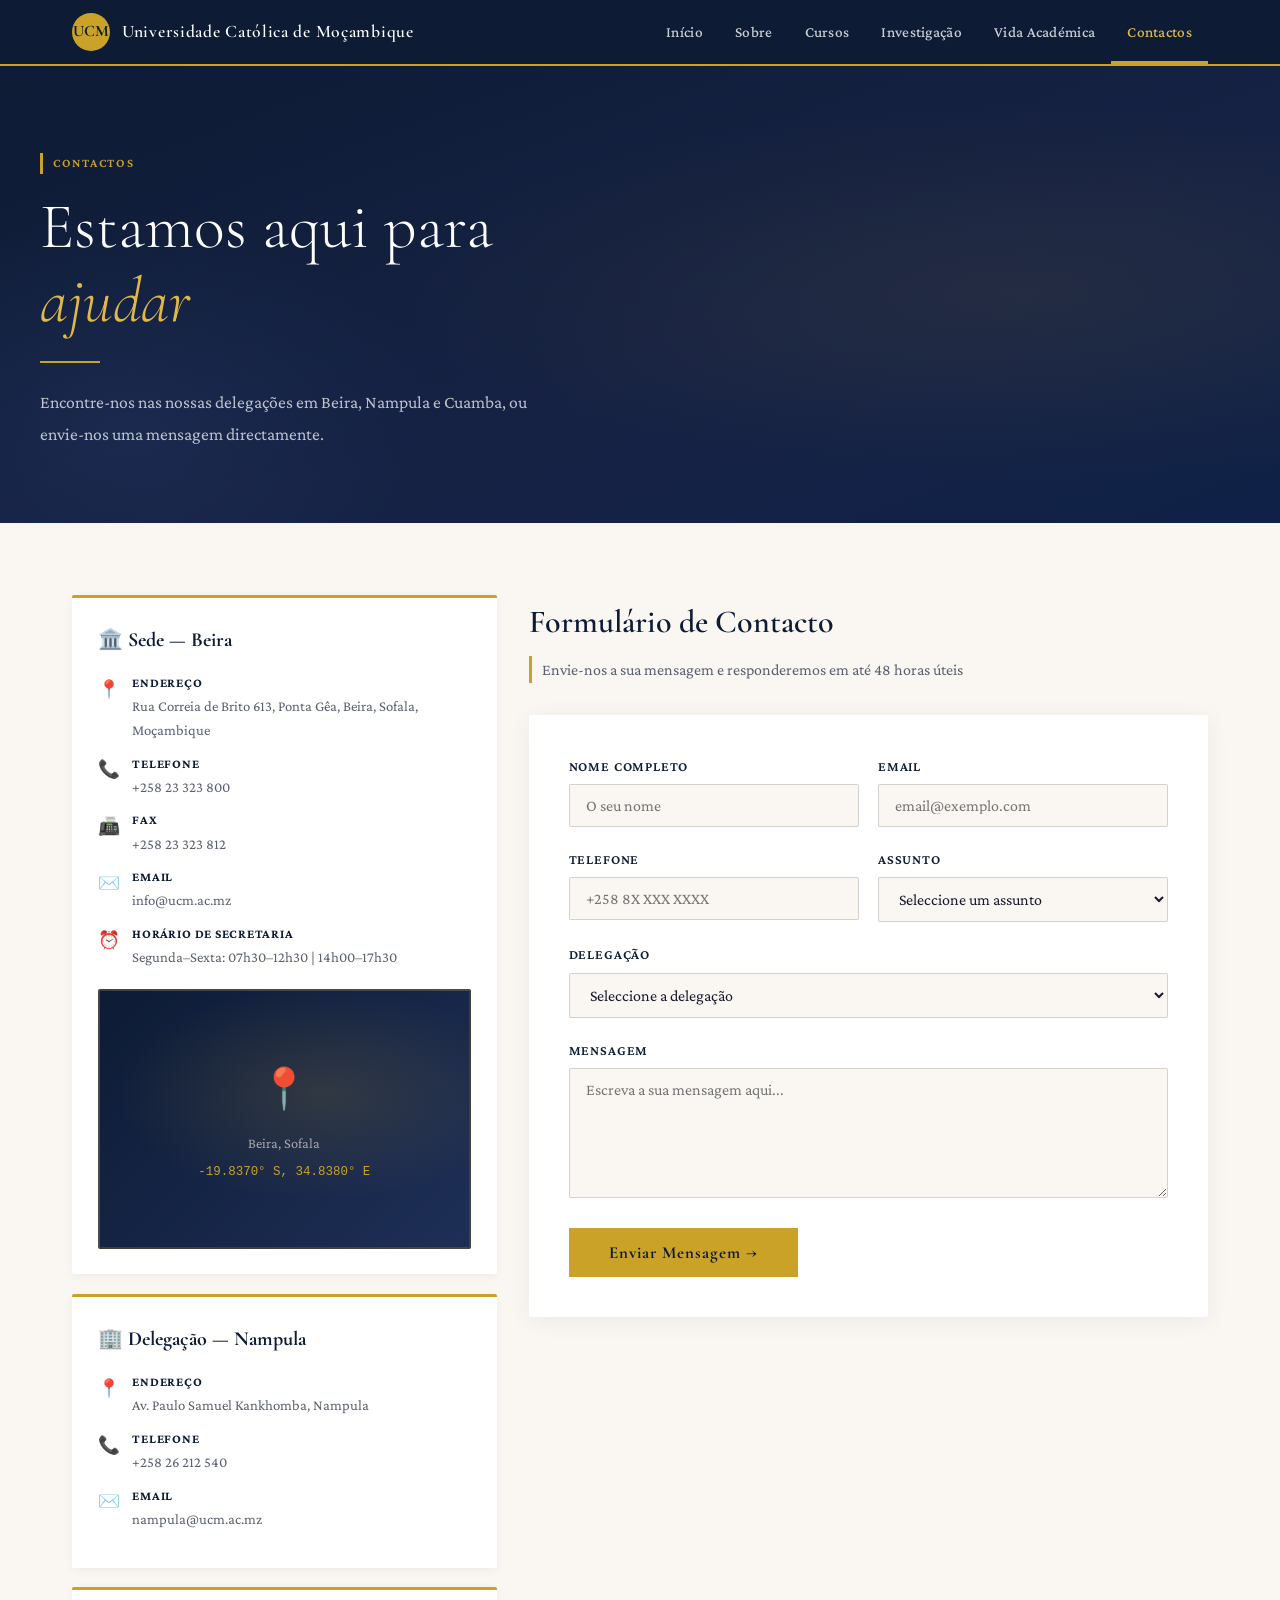
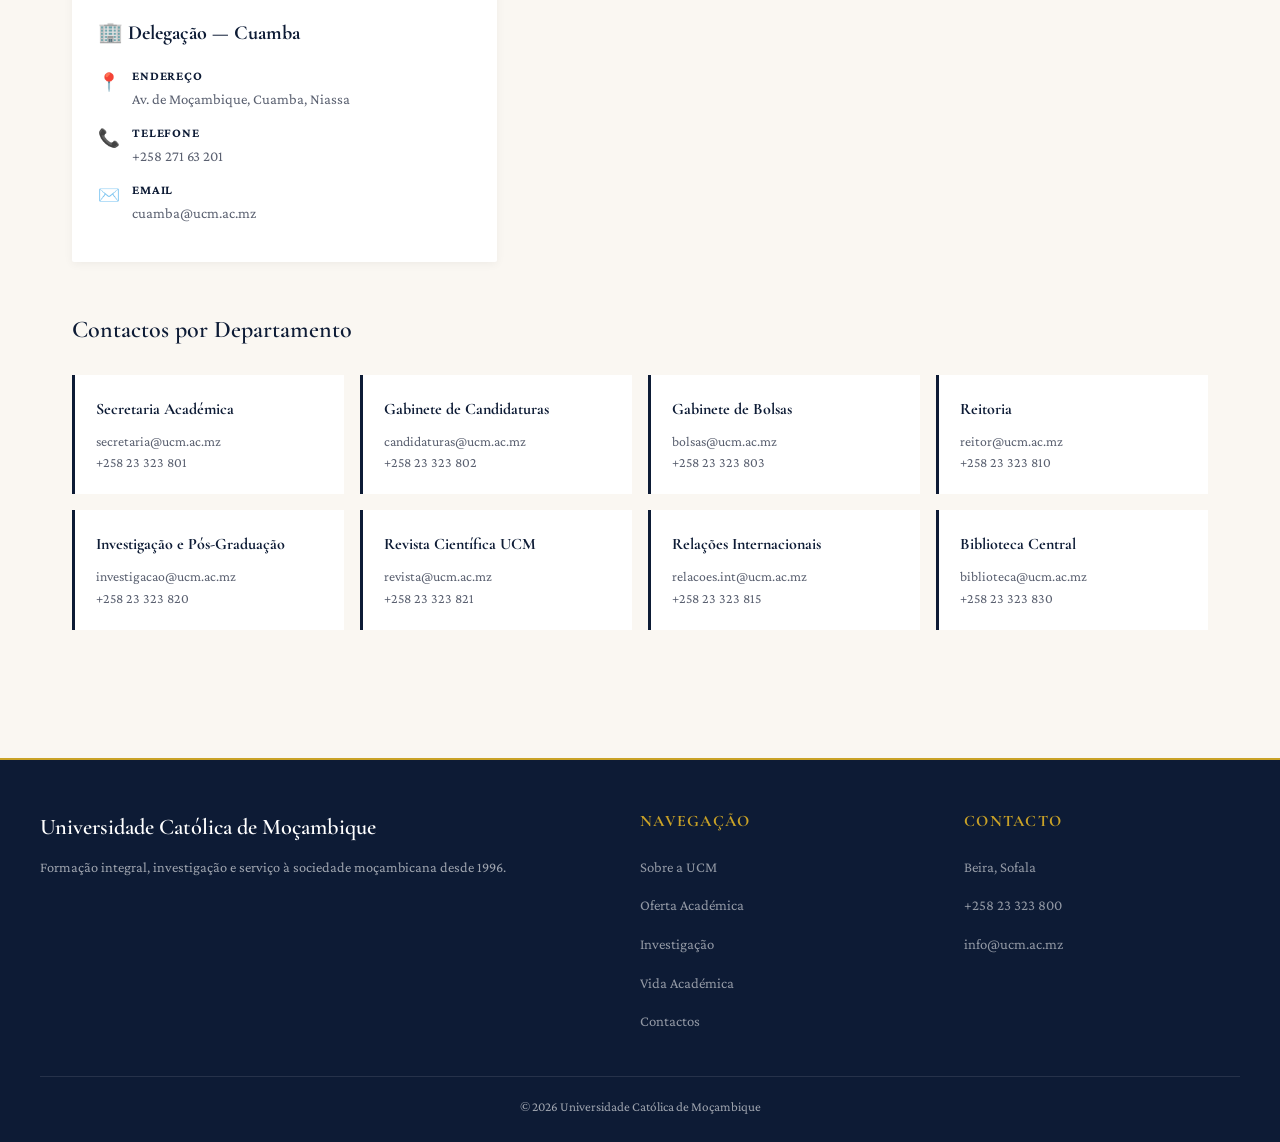
==== contactos.html @ 4640341e "Add files via upload" ====
<!DOCTYPE html>
<html lang="pt">
<head>
  <meta charset="UTF-8">
  <meta name="viewport" content="width=device-width, initial-scale=1.0">
  <title>Contactos — UCM</title>
  <link rel="stylesheet" href="ucm-style.css">
  <style>
    .contact-layout { display:grid; grid-template-columns:1fr 1.6fr; gap:2rem; margin-top:1rem; align-items:start; }

    .location-info { display:flex; flex-direction:column; gap:1.2rem; }

    .location-card {
      background:var(--white); padding:1.6rem;
      border-top:3px solid var(--gold); border-radius:2px;
      box-shadow:0 2px 10px rgba(0,0,0,0.05);
    }
    .location-card h3 { font-family:'Cormorant Garamond',serif; font-size:1.25rem; color:var(--navy); margin-bottom:1rem; }
    .loc-item { display:flex; gap:0.8rem; align-items:flex-start; margin-bottom:0.7rem; }
    .loc-icon { font-size:1.1rem; flex-shrink:0; margin-top:0.1rem; }
    .loc-text { font-size:0.92rem; color:var(--text-muted); line-height:1.6; }
    .loc-text strong { color:var(--navy); display:block; font-size:0.8rem; letter-spacing:0.06em; text-transform:uppercase; margin-bottom:0.1rem; }

    .map-placeholder {
      background: linear-gradient(135deg, var(--navy) 0%, var(--navy-light) 100%);
      border-radius:2px; height:260px;
      display:flex; flex-direction:column; align-items:center; justify-content:center;
      color:var(--white); margin-top:1.2rem; position:relative; overflow:hidden;
      border:2px solid var(--border);
    }
    .map-placeholder::before {
      content:''; position:absolute; inset:0;
      background:radial-gradient(ellipse 80% 60% at 60% 40%, rgba(201,162,39,0.15) 0%, transparent 70%);
    }
    .map-placeholder .map-pin { font-size:2.5rem; margin-bottom:0.5rem; }
    .map-placeholder p { font-size:0.9rem; color:rgba(255,255,255,0.6); }
    .map-placeholder .coords { font-size:0.78rem; color:var(--gold); margin-top:0.4rem; font-family:monospace; }

    .form-success {
      display:none; background:#e8f5e9; border:1px solid #81c784;
      padding:1.2rem 1.5rem; border-radius:2px; color:#2e7d32;
      font-size:1rem; margin-top:1rem;
    }
    .form-success.visible { display:block; }

    .dept-grid { display:grid; grid-template-columns:repeat(auto-fill,minmax(220px,1fr)); gap:1rem; margin-top:1.5rem; }
    .dept-card { background:var(--white); padding:1.3rem; border-left:3px solid var(--navy); }
    .dept-card h4 { font-family:'Cormorant Garamond',serif; font-size:1rem; color:var(--navy); margin-bottom:0.5rem; }
    .dept-card p { font-size:0.86rem; color:var(--text-muted); line-height:1.55; }

    @media(max-width:900px){ .contact-layout { grid-template-columns:1fr; } }
  </style>
</head>
<body>

<nav>
  <div class="nav-inner">
    <a href="index.html" class="nav-logo">
      <div class="logo-icon">UCM</div>
      <span>Universidade Católica de Moçambique</span>
    </a>
    <ul class="nav-links">
      <li><a href="index.html">Início</a></li>
      <li><a href="sobre.html">Sobre</a></li>
      <li><a href="cursos.html">Cursos</a></li>
      <li><a href="investigacao.html">Investigação</a></li>
      <li><a href="vida.html">Vida Académica</a></li>
      <li><a href="contactos.html" class="active">Contactos</a></li>
    </ul>
  </div>
</nav>

<div class="hero">
  <div class="hero-inner">
    <span class="hero-eyebrow">Contactos</span>
    <h1>Estamos aqui para<br><em>ajudar</em></h1>
    <div class="hero-gold-line"></div>
    <p>Encontre-nos nas nossas delegações em Beira, Nampula e Cuamba, ou envie-nos uma mensagem directamente.</p>
  </div>
</div>

<main>

  <div class="contact-layout">

    <!-- LOCALIZAÇÃO -->
    <div class="location-info">
      <div class="location-card">
        <h3>🏛️ Sede — Beira</h3>
        <div class="loc-item">
          <span class="loc-icon">📍</span>
          <div class="loc-text"><strong>Endereço</strong>Rua Correia de Brito 613, Ponta Gêa, Beira, Sofala, Moçambique</div>
        </div>
        <div class="loc-item">
          <span class="loc-icon">📞</span>
          <div class="loc-text"><strong>Telefone</strong>+258 23 323 800</div>
        </div>
        <div class="loc-item">
          <span class="loc-icon">📠</span>
          <div class="loc-text"><strong>Fax</strong>+258 23 323 812</div>
        </div>
        <div class="loc-item">
          <span class="loc-icon">✉️</span>
          <div class="loc-text"><strong>Email</strong>info@ucm.ac.mz</div>
        </div>
        <div class="loc-item">
          <span class="loc-icon">⏰</span>
          <div class="loc-text"><strong>Horário de Secretaria</strong>Segunda–Sexta: 07h30–12h30 | 14h00–17h30</div>
        </div>
        <div class="map-placeholder">
          <span class="map-pin">📍</span>
          <p>Beira, Sofala</p>
          <span class="coords">-19.8370° S, 34.8380° E</span>
        </div>
      </div>

      <div class="location-card">
        <h3>🏢 Delegação — Nampula</h3>
        <div class="loc-item">
          <span class="loc-icon">📍</span>
          <div class="loc-text"><strong>Endereço</strong>Av. Paulo Samuel Kankhomba, Nampula</div>
        </div>
        <div class="loc-item">
          <span class="loc-icon">📞</span>
          <div class="loc-text"><strong>Telefone</strong>+258 26 212 540</div>
        </div>
        <div class="loc-item">
          <span class="loc-icon">✉️</span>
          <div class="loc-text"><strong>Email</strong>nampula@ucm.ac.mz</div>
        </div>
      </div>

      <div class="location-card">
        <h3>🏢 Delegação — Cuamba</h3>
        <div class="loc-item">
          <span class="loc-icon">📍</span>
          <div class="loc-text"><strong>Endereço</strong>Av. de Moçambique, Cuamba, Niassa</div>
        </div>
        <div class="loc-item">
          <span class="loc-icon">📞</span>
          <div class="loc-text"><strong>Telefone</strong>+258 271 63 201</div>
        </div>
        <div class="loc-item">
          <span class="loc-icon">✉️</span>
          <div class="loc-text"><strong>Email</strong>cuamba@ucm.ac.mz</div>
        </div>
      </div>
    </div>

    <!-- FORMULÁRIO -->
    <div>
      <p class="section-title">Formulário de Contacto</p>
      <p class="section-sub">Envie-nos a sua mensagem e responderemos em até 48 horas úteis</p>

      <div class="contact-form">
        <div class="form-row">
          <div class="form-group">
            <label>Nome Completo</label>
            <input type="text" id="f-nome" placeholder="O seu nome">
          </div>
          <div class="form-group">
            <label>Email</label>
            <input type="email" id="f-email" placeholder="email@exemplo.com">
          </div>
        </div>
        <div class="form-row">
          <div class="form-group">
            <label>Telefone</label>
            <input type="tel" id="f-tel" placeholder="+258 8X XXX XXXX">
          </div>
          <div class="form-group">
            <label>Assunto</label>
            <select id="f-assunto">
              <option value="">Seleccione um assunto</option>
              <option>Candidaturas e Inscrições</option>
              <option>Informação sobre Cursos</option>
              <option>Bolsas de Estudo</option>
              <option>Investigação e Parcerias</option>
              <option>Submissão de Artigo — Revista Científica</option>
              <option>Serviços Académicos</option>
              <option>Outro</option>
            </select>
          </div>
        </div>
        <div class="form-group">
          <label>Delegação</label>
          <select id="f-delegacao">
            <option value="">Seleccione a delegação</option>
            <option>Sede — Beira</option>
            <option>Delegação — Nampula</option>
            <option>Delegação — Cuamba</option>
          </select>
        </div>
        <div class="form-group">
          <label>Mensagem</label>
          <textarea id="f-mensagem" placeholder="Escreva a sua mensagem aqui..."></textarea>
        </div>
        <button class="btn" onclick="submitForm()">Enviar Mensagem →</button>

        <div class="form-success" id="form-success">
          ✅ Mensagem enviada com sucesso! Responderemos em breve para o email indicado.
        </div>
      </div>
    </div>
  </div>

  <!-- DEPARTAMENTOS -->
  <div style="margin-top:3rem;">
    <p class="section-title" style="font-size:1.5rem;">Contactos por Departamento</p>
    <div class="dept-grid">
      <div class="dept-card">
        <h4>Secretaria Académica</h4>
        <p>secretaria@ucm.ac.mz<br>+258 23 323 801</p>
      </div>
      <div class="dept-card">
        <h4>Gabinete de Candidaturas</h4>
        <p>candidaturas@ucm.ac.mz<br>+258 23 323 802</p>
      </div>
      <div class="dept-card">
        <h4>Gabinete de Bolsas</h4>
        <p>bolsas@ucm.ac.mz<br>+258 23 323 803</p>
      </div>
      <div class="dept-card">
        <h4>Reitoria</h4>
        <p>reitor@ucm.ac.mz<br>+258 23 323 810</p>
      </div>
      <div class="dept-card">
        <h4>Investigação e Pós-Graduação</h4>
        <p>investigacao@ucm.ac.mz<br>+258 23 323 820</p>
      </div>
      <div class="dept-card">
        <h4>Revista Científica UCM</h4>
        <p>revista@ucm.ac.mz<br>+258 23 323 821</p>
      </div>
      <div class="dept-card">
        <h4>Relações Internacionais</h4>
        <p>relacoes.int@ucm.ac.mz<br>+258 23 323 815</p>
      </div>
      <div class="dept-card">
        <h4>Biblioteca Central</h4>
        <p>biblioteca@ucm.ac.mz<br>+258 23 323 830</p>
      </div>
    </div>
  </div>

</main>

<footer>
  <div class="footer-inner">
    <div class="footer-brand">
      <h3>Universidade Católica de Moçambique</h3>
      <p>Formação integral, investigação e serviço à sociedade moçambicana desde 1996.</p>
    </div>
    <div class="footer-col">
      <h4>Navegação</h4>
      <ul>
        <li><a href="sobre.html">Sobre a UCM</a></li>
        <li><a href="cursos.html">Oferta Académica</a></li>
        <li><a href="investigacao.html">Investigação</a></li>
        <li><a href="vida.html">Vida Académica</a></li>
        <li><a href="contactos.html">Contactos</a></li>
      </ul>
    </div>
    <div class="footer-col">
      <h4>Contacto</h4>
      <ul>
        <li><a href="#">Beira, Sofala</a></li>
        <li><a href="#">+258 23 323 800</a></li>
        <li><a href="#">info@ucm.ac.mz</a></li>
      </ul>
    </div>
  </div>
  <div class="footer-bottom">&copy; 2026 Universidade Católica de Moçambique</div>
</footer>

<script>
function submitForm() {
  const nome = document.getElementById('f-nome').value.trim();
  const email = document.getElementById('f-email').value.trim();
  const msg = document.getElementById('f-mensagem').value.trim();
  if (!nome || !email || !msg) {
    alert('Por favor, preencha pelo menos o nome, email e mensagem.');
    return;
  }
  document.getElementById('form-success').classList.add('visible');
  document.querySelectorAll('.contact-form input, .contact-form select, .contact-form textarea').forEach(el => el.value = '');
  setTimeout(() => document.getElementById('form-success').classList.remove('visible'), 6000);
}
</script>
</body>
</html>
---- ucm-style.css ----
/* UCM Website - Shared Styles */
@import url('https://fonts.googleapis.com/css2?family=Cormorant+Garamond:ital,wght@0,300;0,400;0,600;0,700;1,400&family=Crimson+Pro:wght@300;400;500;600&display=swap');

:root {
  --navy: #0d1b35;
  --navy-mid: #162244;
  --navy-light: #1e2f57;
  --gold: #c9a227;
  --gold-light: #e0b84a;
  --gold-pale: #f5e9c4;
  --cream: #faf7f2;
  --white: #ffffff;
  --text: #1a1a2e;
  --text-muted: #5a6070;
  --border: rgba(201,162,39,0.25);
}

*, *::before, *::after { box-sizing: border-box; margin: 0; padding: 0; }

html { scroll-behavior: smooth; }

body {
  font-family: 'Crimson Pro', Georgia, serif;
  background: var(--cream);
  color: var(--text);
  font-size: 18px;
  line-height: 1.7;
}

/* ── NAVBAR ── */
nav {
  background: var(--navy);
  border-bottom: 2px solid var(--gold);
  position: sticky;
  top: 0;
  z-index: 100;
}

.nav-inner {
  max-width: 1200px;
  margin: 0 auto;
  padding: 0 2rem;
  display: flex;
  align-items: center;
  justify-content: space-between;
  height: 64px;
}

.nav-logo {
  display: flex;
  align-items: center;
  gap: 12px;
  text-decoration: none;
}

.nav-logo .logo-icon {
  width: 38px;
  height: 38px;
  background: var(--gold);
  border-radius: 50%;
  display: flex;
  align-items: center;
  justify-content: center;
  font-family: 'Cormorant Garamond', serif;
  font-weight: 700;
  font-size: 16px;
  color: var(--navy);
}

.nav-logo span {
  font-family: 'Cormorant Garamond', serif;
  font-size: 1.1rem;
  font-weight: 600;
  color: var(--white);
  letter-spacing: 0.04em;
}

.nav-links {
  display: flex;
  gap: 0;
  list-style: none;
}

.nav-links a {
  display: block;
  padding: 0 1rem;
  height: 64px;
  line-height: 64px;
  font-family: 'Crimson Pro', serif;
  font-size: 0.95rem;
  font-weight: 500;
  color: rgba(255,255,255,0.78);
  text-decoration: none;
  letter-spacing: 0.02em;
  border-bottom: 3px solid transparent;
  transition: color 0.2s, border-color 0.2s;
}

.nav-links a:hover,
.nav-links a.active {
  color: var(--gold-light);
  border-bottom-color: var(--gold);
}

/* ── HERO ── */
.hero {
  background: linear-gradient(160deg, var(--navy) 0%, var(--navy-mid) 60%, #0f2147 100%);
  color: var(--white);
  padding: 5rem 2rem 4.5rem;
  position: relative;
  overflow: hidden;
}

.hero::before {
  content: '';
  position: absolute;
  inset: 0;
  background: 
    radial-gradient(ellipse 70% 60% at 80% 50%, rgba(201,162,39,0.08) 0%, transparent 70%),
    radial-gradient(ellipse 40% 80% at 10% 80%, rgba(30,47,87,0.6) 0%, transparent 60%);
}

.hero-inner {
  max-width: 1200px;
  margin: 0 auto;
  position: relative;
}

.hero-eyebrow {
  display: inline-block;
  font-size: 0.78rem;
  font-weight: 600;
  letter-spacing: 0.14em;
  text-transform: uppercase;
  color: var(--gold);
  margin-bottom: 1rem;
  border-left: 3px solid var(--gold);
  padding-left: 10px;
}

.hero h1 {
  font-family: 'Cormorant Garamond', serif;
  font-size: clamp(2.4rem, 5vw, 4rem);
  font-weight: 300;
  line-height: 1.15;
  margin-bottom: 1.2rem;
  max-width: 700px;
}

.hero h1 em {
  font-style: italic;
  color: var(--gold-light);
}

.hero p {
  font-size: 1.1rem;
  color: rgba(255,255,255,0.72);
  max-width: 520px;
  line-height: 1.8;
}

.hero-gold-line {
  width: 60px;
  height: 2px;
  background: var(--gold);
  margin: 1.5rem 0;
}

/* ── MAIN LAYOUT ── */
main {
  max-width: 1200px;
  margin: 0 auto;
  padding: 3.5rem 2rem 4rem;
}

/* ── SECTION TITLES ── */
.section-title {
  font-family: 'Cormorant Garamond', serif;
  font-size: 2rem;
  font-weight: 600;
  color: var(--navy);
  margin-bottom: 0.4rem;
}

.section-sub {
  font-size: 1rem;
  color: var(--text-muted);
  margin-bottom: 2rem;
  border-left: 3px solid var(--gold);
  padding-left: 10px;
}

/* ── CARDS ── */
.card-grid {
  display: grid;
  grid-template-columns: repeat(auto-fill, minmax(300px, 1fr));
  gap: 1.5rem;
  margin-top: 1.5rem;
}

.card {
  background: var(--white);
  border: 1px solid rgba(0,0,0,0.07);
  border-top: 3px solid var(--gold);
  padding: 1.8rem;
  border-radius: 2px;
  transition: box-shadow 0.25s, transform 0.25s;
}

.card:hover {
  box-shadow: 0 8px 32px rgba(13,27,53,0.12);
  transform: translateY(-3px);
}

.card-icon {
  width: 44px;
  height: 44px;
  background: var(--gold-pale);
  border-radius: 50%;
  display: flex;
  align-items: center;
  justify-content: center;
  font-size: 1.3rem;
  margin-bottom: 1rem;
}

.card h3 {
  font-family: 'Cormorant Garamond', serif;
  font-size: 1.3rem;
  font-weight: 600;
  color: var(--navy);
  margin-bottom: 0.6rem;
}

.card p {
  font-size: 0.97rem;
  color: var(--text-muted);
  line-height: 1.65;
}

/* ── ACCORDION / SECTIONS ── */
.content-section {
  background: var(--white);
  border-left: 4px solid var(--gold);
  padding: 2rem 2.5rem;
  margin-bottom: 1.5rem;
  border-radius: 0 2px 2px 0;
  box-shadow: 0 2px 12px rgba(0,0,0,0.04);
}

.content-section h2 {
  font-family: 'Cormorant Garamond', serif;
  font-size: 1.6rem;
  font-weight: 600;
  color: var(--navy);
  margin-bottom: 1rem;
}

.content-section h3 {
  font-family: 'Cormorant Garamond', serif;
  font-size: 1.2rem;
  font-weight: 600;
  color: var(--navy-light);
  margin: 1.4rem 0 0.5rem;
}

.content-section p {
  color: var(--text-muted);
  font-size: 1rem;
  line-height: 1.75;
}

.content-section ul {
  list-style: none;
  padding: 0;
  margin-top: 0.5rem;
}

.content-section ul li {
  padding: 0.35rem 0 0.35rem 1.4rem;
  position: relative;
  color: var(--text-muted);
  font-size: 1rem;
}

.content-section ul li::before {
  content: '—';
  position: absolute;
  left: 0;
  color: var(--gold);
  font-weight: 700;
}

/* ── TABLE ── */
table {
  width: 100%;
  border-collapse: collapse;
  font-size: 0.97rem;
  margin-top: 1rem;
}

thead tr {
  background: var(--navy);
  color: var(--white);
}

thead th {
  padding: 0.8rem 1rem;
  text-align: left;
  font-family: 'Cormorant Garamond', serif;
  font-weight: 600;
  letter-spacing: 0.03em;
}

tbody tr {
  border-bottom: 1px solid rgba(0,0,0,0.06);
  transition: background 0.15s;
}

tbody tr:hover { background: var(--gold-pale); }

tbody td {
  padding: 0.75rem 1rem;
  color: var(--text-muted);
}

/* ── BADGES ── */
.badge {
  display: inline-block;
  padding: 0.2rem 0.75rem;
  border-radius: 20px;
  font-size: 0.78rem;
  font-weight: 600;
  letter-spacing: 0.05em;
}

.badge-gold { background: var(--gold-pale); color: #7a5e00; }
.badge-navy { background: rgba(13,27,53,0.08); color: var(--navy); }

/* ── FORM ── */
.contact-form {
  background: var(--white);
  padding: 2.5rem;
  border-radius: 2px;
  box-shadow: 0 4px 24px rgba(0,0,0,0.06);
}

.form-row { display: grid; grid-template-columns: 1fr 1fr; gap: 1.2rem; }

.form-group { margin-bottom: 1.3rem; }

.form-group label {
  display: block;
  font-size: 0.85rem;
  font-weight: 600;
  letter-spacing: 0.06em;
  text-transform: uppercase;
  color: var(--navy);
  margin-bottom: 0.4rem;
}

.form-group input,
.form-group select,
.form-group textarea {
  width: 100%;
  padding: 0.75rem 1rem;
  border: 1px solid rgba(0,0,0,0.15);
  border-radius: 2px;
  font-family: 'Crimson Pro', serif;
  font-size: 1rem;
  color: var(--text);
  background: var(--cream);
  transition: border-color 0.2s;
  outline: none;
}

.form-group input:focus,
.form-group select:focus,
.form-group textarea:focus {
  border-color: var(--gold);
  background: var(--white);
}

.form-group textarea { resize: vertical; min-height: 130px; }

.btn {
  display: inline-block;
  padding: 0.85rem 2.5rem;
  background: var(--gold);
  color: var(--navy);
  font-family: 'Cormorant Garamond', serif;
  font-size: 1.05rem;
  font-weight: 700;
  letter-spacing: 0.06em;
  border: none;
  cursor: pointer;
  transition: background 0.2s, transform 0.15s;
}

.btn:hover { background: var(--gold-light); transform: translateY(-1px); }

/* ── FOOTER ── */
footer {
  background: var(--navy);
  color: rgba(255,255,255,0.6);
  padding: 3rem 2rem 1.5rem;
  margin-top: 4rem;
  border-top: 2px solid var(--gold);
}

.footer-inner {
  max-width: 1200px;
  margin: 0 auto;
  display: grid;
  grid-template-columns: 2fr 1fr 1fr;
  gap: 3rem;
}

.footer-brand h3 {
  font-family: 'Cormorant Garamond', serif;
  font-size: 1.4rem;
  font-weight: 600;
  color: var(--white);
  margin-bottom: 0.6rem;
}

.footer-brand p { font-size: 0.9rem; line-height: 1.7; }

.footer-col h4 {
  font-family: 'Cormorant Garamond', serif;
  font-size: 1rem;
  font-weight: 700;
  color: var(--gold);
  letter-spacing: 0.08em;
  text-transform: uppercase;
  margin-bottom: 1rem;
}

.footer-col ul { list-style: none; }

.footer-col ul li { margin-bottom: 0.5rem; }

.footer-col ul li a {
  color: rgba(255,255,255,0.55);
  text-decoration: none;
  font-size: 0.92rem;
  transition: color 0.2s;
}

.footer-col ul li a:hover { color: var(--gold-light); }

.footer-bottom {
  max-width: 1200px;
  margin: 2rem auto 0;
  padding-top: 1.2rem;
  border-top: 1px solid rgba(255,255,255,0.1);
  font-size: 0.82rem;
  text-align: center;
}

/* ── RESPONSIVE ── */
@media (max-width: 768px) {
  .nav-links { display: none; }
  .footer-inner { grid-template-columns: 1fr; gap: 2rem; }
  .form-row { grid-template-columns: 1fr; }
  .hero { padding: 3.5rem 1.5rem 3rem; }
  main { padding: 2.5rem 1.5rem; }
}
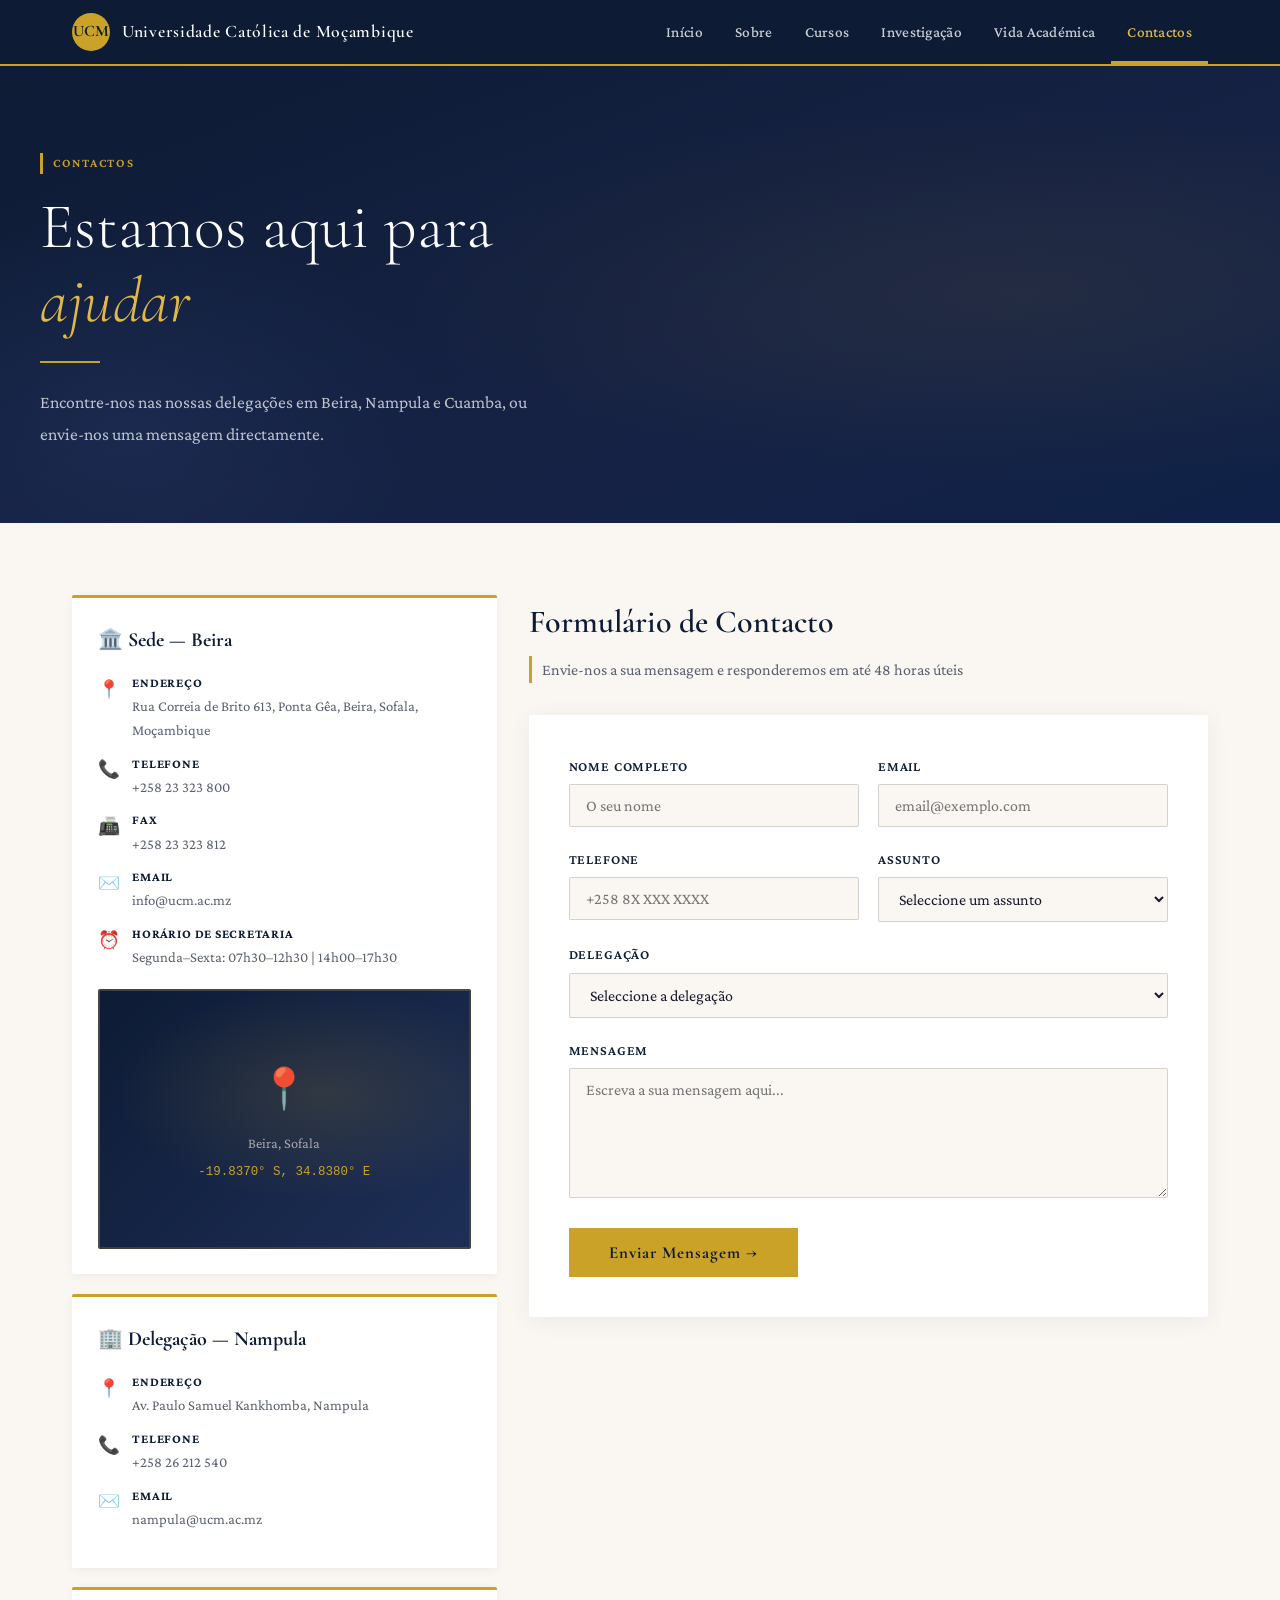
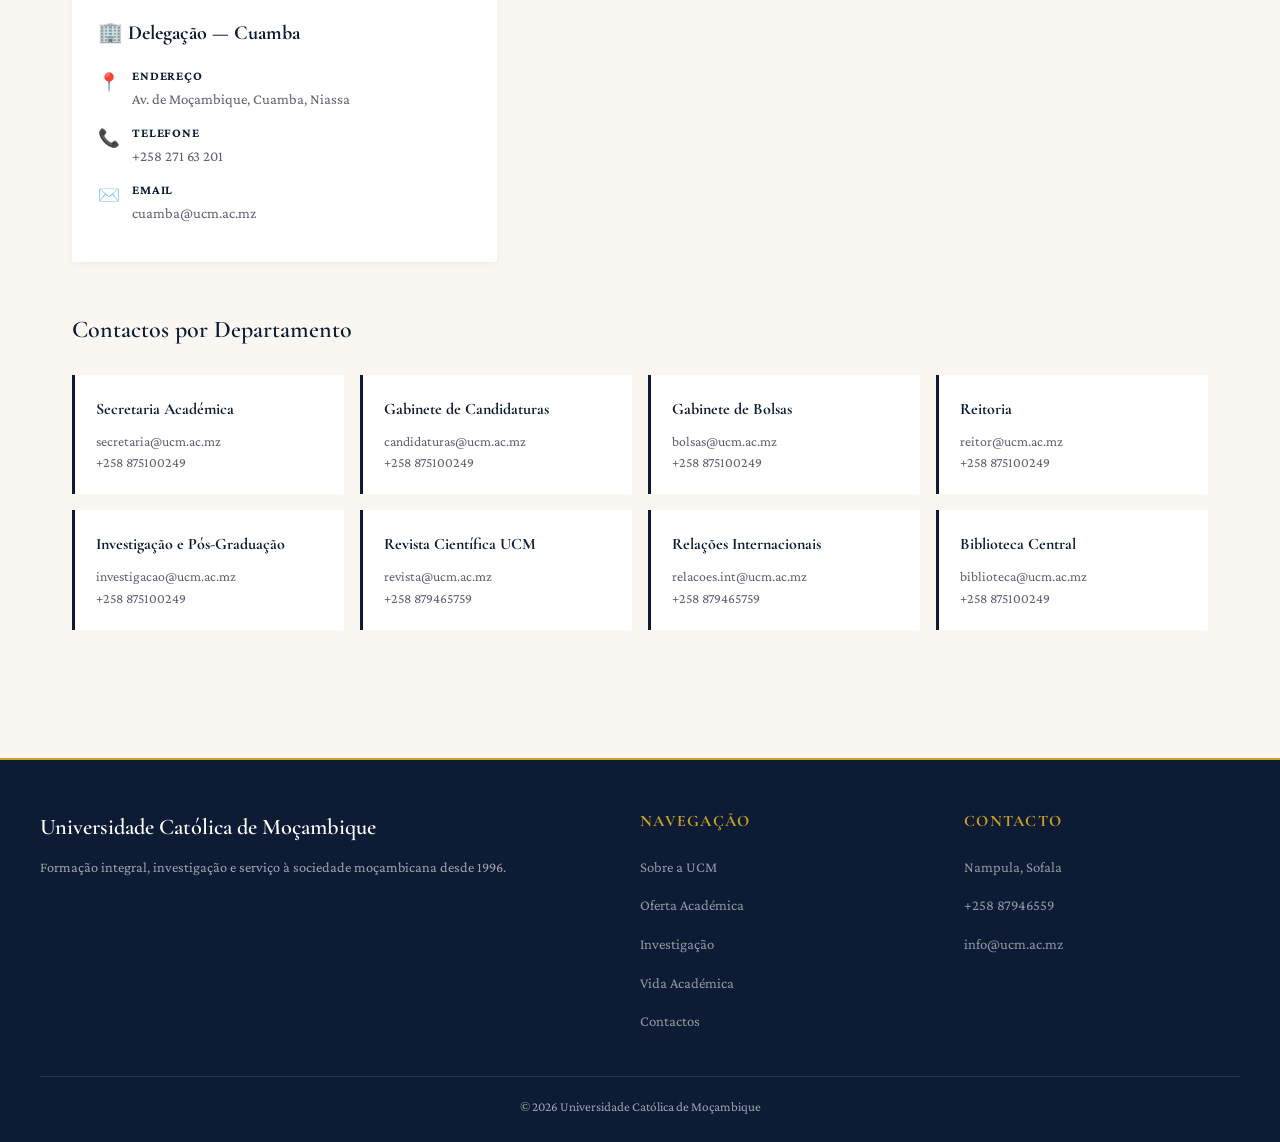
==== commit f40a4644: "Update contactos.html" ====
--- a/contactos.html
+++ b/contactos.html
@@ -210,35 +210,35 @@
     <div class="dept-grid">
       <div class="dept-card">
         <h4>Secretaria Académica</h4>
-        <p>secretaria@ucm.ac.mz<br>+258 23 323 801</p>
+        <p>secretaria@ucm.ac.mz<br>+258 875100249</p>
       </div>
       <div class="dept-card">
         <h4>Gabinete de Candidaturas</h4>
-        <p>candidaturas@ucm.ac.mz<br>+258 23 323 802</p>
+        <p>candidaturas@ucm.ac.mz<br>+258 875100249</p>
       </div>
       <div class="dept-card">
         <h4>Gabinete de Bolsas</h4>
-        <p>bolsas@ucm.ac.mz<br>+258 23 323 803</p>
+        <p>bolsas@ucm.ac.mz<br>+258 875100249</p>
       </div>
       <div class="dept-card">
         <h4>Reitoria</h4>
-        <p>reitor@ucm.ac.mz<br>+258 23 323 810</p>
+        <p>reitor@ucm.ac.mz<br>+258 875100249</p>
       </div>
       <div class="dept-card">
         <h4>Investigação e Pós-Graduação</h4>
-        <p>investigacao@ucm.ac.mz<br>+258 23 323 820</p>
+        <p>investigacao@ucm.ac.mz<br>+258 875100249</p>
       </div>
       <div class="dept-card">
         <h4>Revista Científica UCM</h4>
-        <p>revista@ucm.ac.mz<br>+258 23 323 821</p>
+        <p>revista@ucm.ac.mz<br>+258 879465759</p>
       </div>
       <div class="dept-card">
         <h4>Relações Internacionais</h4>
-        <p>relacoes.int@ucm.ac.mz<br>+258 23 323 815</p>
+        <p>relacoes.int@ucm.ac.mz<br>+258 879465759</p>
       </div>
       <div class="dept-card">
         <h4>Biblioteca Central</h4>
-        <p>biblioteca@ucm.ac.mz<br>+258 23 323 830</p>
+        <p>biblioteca@ucm.ac.mz<br>+258 875100249</p>
       </div>
     </div>
   </div>
@@ -264,8 +264,8 @@
     <div class="footer-col">
       <h4>Contacto</h4>
       <ul>
-        <li><a href="#">Beira, Sofala</a></li>
-        <li><a href="#">+258 23 323 800</a></li>
+        <li><a href="#">Nampula, Sofala</a></li>
+        <li><a href="#">+258 87946559</a></li>
         <li><a href="#">info@ucm.ac.mz</a></li>
       </ul>
     </div>
